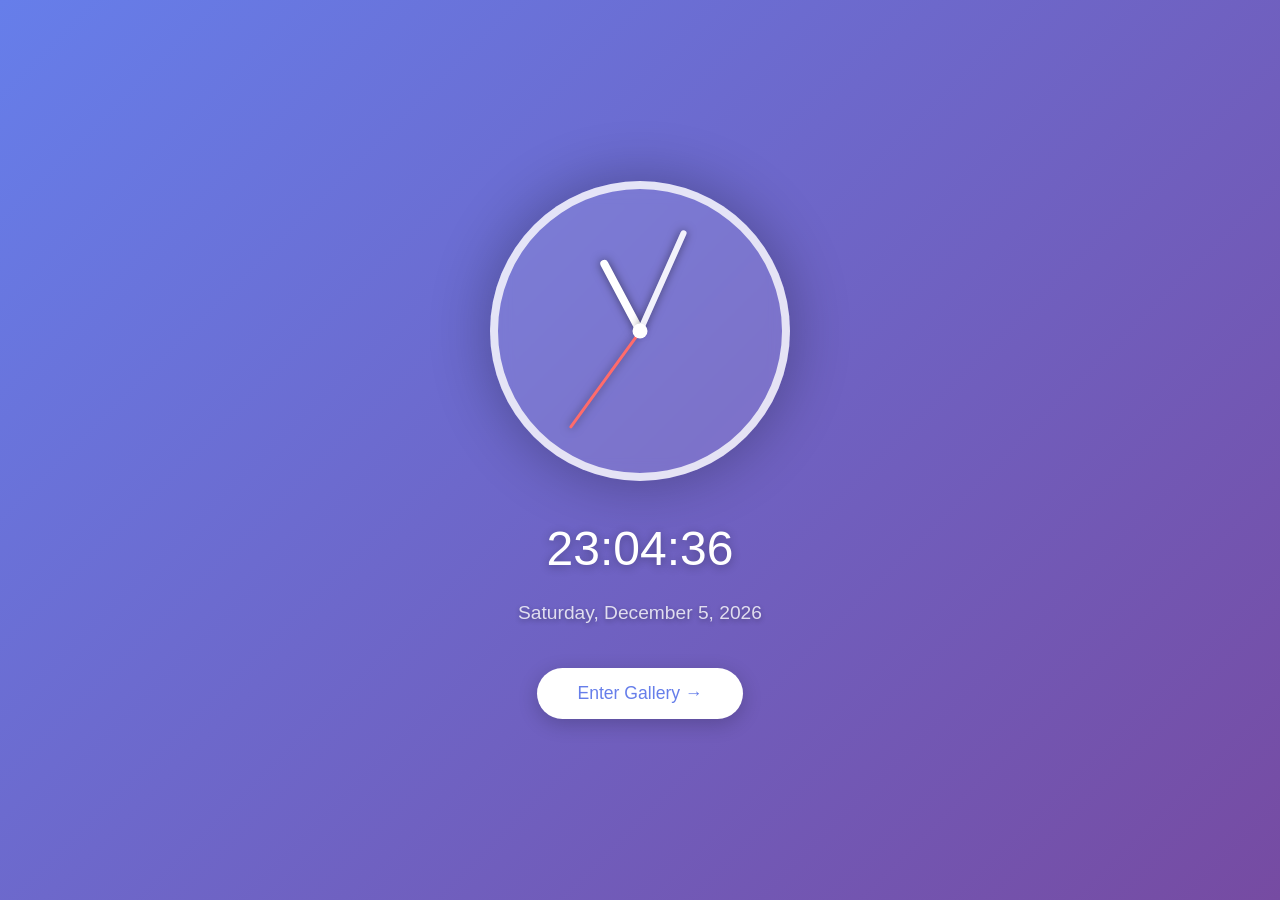
==== index.html @ 623a0bdb "add: gallery gen command Fix: Gallery serve port used error Fix: remove /index.html from .gitignore" ====
<!DOCTYPE html>
<html lang="en">
<head>
    <meta charset="UTF-8">
    <meta name="viewport" content="width=device-width, initial-scale=1.0">
    <title>Project Gallery</title>
    <style>
        :root {
    --bg-primary: #0d1117;
    --bg-secondary: #161b22;
    --bg-tertiary: #21262d;
    --text-primary: #c9d1d9;
    --text-secondary: #8b949e;
    --accent: #58a6ff;
    --accent-hover: #79c0ff;
    --border: #30363d;
    --success: #3fb950;
    --danger: #f85149;
    --shadow: rgba(0, 0, 0, 0.3);
}

[data-theme="light"] {
    --bg-primary: #ffffff;
    --bg-secondary: #f6f8fa;
    --bg-tertiary: #eaeef2;
    --text-primary: #24292f;
    --text-secondary: #57606a;
    --accent: #0969da;
    --accent-hover: #0550ae;
    --border: #d0d7de;
    --shadow: rgba(0, 0, 0, 0.1);
}

[data-theme="oled"] {
    --bg-primary: #000000;
    --bg-secondary: #0a0a0a;
    --bg-tertiary: #141414;
    --text-primary: #e0e0e0;
    --text-secondary: #a0a0a0;
    --accent: #1b571b;
    --accent-hover: #3a773a;
    --border: #1a1a1a;
    --shadow: rgba(0, 255, 0, 0.1);
}

* {
    margin: 0;
    padding: 0;
    box-sizing: border-box;
}

body {
    font-family: -apple-system, BlinkMacSystemFont, 'Segoe UI', 'Noto Sans', Helvetica, Arial, sans-serif;
    background: var(--bg-primary);
    color: var(--text-primary);
    line-height: 1.6;
    transition: background 0.3s, color 0.3s;
}

/* Clock Overlay */
.clock-overlay {
    position: fixed;
    top: 0;
    left: 0;
    width: 100vw;
    height: 100vh;
    background: linear-gradient(135deg, #667eea 0%, #764ba2 100%);
    display: flex;
    flex-direction: column;
    justify-content: center;
    align-items: center;
    z-index: 10000;
    animation: fadeIn 0.5s;
}

.clock-overlay.hidden {
    display: none;
}

.clock-container {
    text-align: center;
}

.clock {
    width: 300px;
    height: 300px;
    border: 8px solid rgba(255, 255, 255, 0.8);
    border-radius: 50%;
    position: relative;
    background: rgba(255, 255, 255, 0.1);
    backdrop-filter: blur(10px);
    box-shadow: 0 0 60px rgba(0, 0, 0, 0.3);
    margin: 0 auto 30px;
}

.center-dot {
    width: 15px;
    height: 15px;
    background: white;
    border-radius: 50%;
    position: absolute;
    top: 50%;
    left: 50%;
    transform: translate(-50%, -50%);
    z-index: 10;
}

.hand {
    position: absolute;
    background: white;
    transform-origin: bottom center;
    border-radius: 10px;
    box-shadow: 0 0 10px rgba(0, 0, 0, 0.5);
}

.hour-hand {
    width: 8px;
    height: 80px;
    bottom: 50%;
    left: 50%;
    margin-left: -4px;
}

.minute-hand {
    width: 6px;
    height: 110px;
    bottom: 50%;
    left: 50%;
    margin-left: -3px;
    background: rgba(255, 255, 255, 0.9);
}

.second-hand {
    width: 3px;
    height: 120px;
    bottom: 50%;
    left: 50%;
    margin-left: -1.5px;
    background: #ff6b6b;
}

.digital-time {
    font-size: 3rem;
    font-weight: 300;
    color: white;
    margin-bottom: 10px;
    text-shadow: 0 2px 10px rgba(0, 0, 0, 0.3);
}

.date-display {
    font-size: 1.2rem;
    color: rgba(255, 255, 255, 0.8);
    text-shadow: 0 2px 5px rgba(0, 0, 0, 0.3);
}

.close-clock {
    margin-top: 40px;
    padding: 15px 40px;
    font-size: 1.1rem;
    background: white;
    color: #667eea;
    border: none;
    border-radius: 50px;
    cursor: pointer;
    transition: all 0.3s;
    box-shadow: 0 5px 20px rgba(0, 0, 0, 0.2);
}

.close-clock:hover {
    transform: translateY(-2px);
    box-shadow: 0 7px 25px rgba(0, 0, 0, 0.3);
}

/* Gallery Container */
.gallery-container {
    max-width: 1400px;
    margin: 0 auto;
    padding: 20px;
}

/* Header */
.header {
    background: var(--bg-secondary);
    border-radius: 12px;
    padding: 30px;
    margin-bottom: 20px;
    border: 1px solid var(--border);
}

.header-content {
    display: flex;
    justify-content: space-between;
    align-items: center;
    flex-wrap: wrap;
    gap: 20px;
}

.title {
    font-size: 2.5rem;
    font-weight: 600;
    background: linear-gradient(135deg, var(--accent), var(--accent-hover));
    -webkit-background-clip: text;
    -webkit-text-fill-color: transparent;
    background-clip: text;
}

.header-controls {
    display: flex;
    gap: 10px;
}

/* Toolbar */
.toolbar {
    background: var(--bg-secondary);
    border-radius: 12px;
    padding: 20px;
    margin-bottom: 20px;
    display: flex;
    gap: 15px;
    flex-wrap: wrap;
    align-items: center;
    border: 1px solid var(--border);
}

.search-box {
    flex: 1;
    min-width: 200px;
}

.search-box input {
    width: 100%;
    padding: 10px 15px;
    background: var(--bg-tertiary);
    border: 1px solid var(--border);
    border-radius: 8px;
    color: var(--text-primary);
    font-size: 14px;
}

.search-box input:focus {
    outline: none;
    border-color: var(--accent);
}

.view-controls, .filter-controls {
    display: flex;
    gap: 5px;
}

.view-btn, .btn {
    padding: 10px 15px;
    background: var(--bg-tertiary);
    border: 1px solid var(--border);
    border-radius: 8px;
    color: var(--text-primary);
    cursor: pointer;
    transition: all 0.3s;
    font-size: 16px;
}

.view-btn:hover, .btn:hover {
    background: var(--accent);
    color: white;
    border-color: var(--accent);
}

.view-btn.active {
    background: var(--accent);
    color: white;
    border-color: var(--accent);
}

select {
    padding: 10px 15px;
    background: var(--bg-tertiary);
    border: 1px solid var(--border);
    border-radius: 8px;
    color: var(--text-primary);
    cursor: pointer;
    font-size: 14px;
}

/* Panel */
.panel {
    background: var(--bg-secondary);
    border-radius: 12px;
    padding: 20px;
    margin-bottom: 20px;
    border: 1px solid var(--border);
}

.panel h3 {
    margin-bottom: 15px;
    color: var(--accent);
}

.storage-controls {
    display: flex;
    gap: 10px;
    margin-bottom: 15px;
    flex-wrap: wrap;
}

.btn-danger {
    background: var(--danger);
    border-color: var(--danger);
    color: white;
}

.btn-danger:hover {
    opacity: 0.8;
}

.btn-success {
    background: var(--success);
    border-color: var(--success);
    color: white;
}

.btn-success:hover {
    opacity: 0.8;
}

.storage-modal {
    background: var(--bg-secondary);
    border-radius: 12px;
    padding: 30px;
    max-width: 800px;
    width: 90vw;
    max-height: 80vh;
    overflow-y: auto;
    border: 1px solid var(--border);
}

.storage-modal h3 {
    margin-bottom: 20px;
    color: var(--accent);
}

.project-info-modal {
    background: var(--bg-secondary);
    border-radius: 12px;
    padding: 40px;
    max-width: 700px;
    width: 90vw;
    max-height: 80vh;
    overflow-y: auto;
    border: 1px solid var(--border);
}

.project-info-modal h3 {
    margin-bottom: 20px;
    color: var(--accent);
    font-size: 1.5rem;
}

.project-info-description {
    color: var(--text-primary);
    font-size: 1rem;
    line-height: 1.6;
    margin-bottom: 20px;
}

.project-info-details {
    padding: 15px;
    background: var(--bg-tertiary);
    border-radius: 8px;
    border: 1px solid var(--border);
}

.project-info-details p {
    margin: 8px 0;
    color: var(--text-secondary);
    font-size: 0.95rem;
}

.project-info-details strong {
    color: var(--text-primary);
    margin-right: 8px;
}

#storageContent {
    width: 100%;
    background: var(--bg-tertiary);
    padding: 15px;
    border-radius: 8px;
    border: 1px solid var(--border);
    color: var(--text-primary);
    font-family: 'Consolas', 'Monaco', 'Courier New', monospace;
    font-size: 13px;
    min-height: 300px;
    resize: vertical;
    margin-top: 15px;
}

#storageContent:focus {
    outline: none;
    border-color: var(--accent);
}

/* Projects Grid */
.projects-grid {
    display: grid;
    grid-template-columns: repeat(auto-fill, minmax(300px, 1fr));
    gap: 20px;
}

.projects-list {
    display: flex;
    flex-direction: column;
    gap: 15px;
}

.projects-compact {
    display: flex;
    flex-direction: column;
    gap: 5px;
}

/* Project Card */
.project-card {
    background: var(--bg-secondary);
    border-radius: 12px;
    overflow: hidden;
    border: 1px solid var(--border);
    transition: all 0.3s;
    cursor: pointer;
    display: flex;
    flex-direction: column;
}

.project-card:hover {
    transform: translateY(-5px);
    box-shadow: 0 10px 30px var(--shadow);
    border-color: var(--accent);
}

/* Grid View - Image on top, content below */
.project-card.grid-view {
    padding: 0;
}

.project-card.grid-view .project-slideshow {
    width: 100%;
    height: 200px;
    position: relative;
    overflow: hidden;
    background: var(--bg-tertiary);
}

.project-card.grid-view .project-slideshow img {
    width: 100%;
    height: 100%;
    object-fit: cover;
}

.project-card.grid-view .project-content {
    padding: 15px;
}

.project-card.grid-view .project-bottom {
    display: flex;
    gap: 12px;
    margin-bottom: 12px;
}

.project-card.grid-view .project-mini-icon {
    width: 50px;
    height: 50px;
    border-radius: 6px;
    object-fit: cover;
    flex-shrink: 0;
    background: var(--bg-tertiary);
}

.project-card.grid-view .project-short-desc {
    flex: 1;
    font-size: 0.85rem;
    color: var(--text-secondary);
    line-height: 1.3;
}

/* List View - Horizontal with long description */
.project-card.list-view {
    flex-direction: row;
    padding: 15px;
    gap: 15px;
}

.project-card.list-view .project-slideshow {
    width: 35%;
    min-width: 250px;
    height: 180px;
    flex-shrink: 0;
    position: relative;
    overflow: hidden;
    background: var(--bg-tertiary);
    border-radius: 8px;
}

.project-card.list-view .project-slideshow img {
    width: 100%;
    height: 100%;
    object-fit: cover;
}

.project-card.list-view .project-content {
    flex: 1;
    display: flex;
    flex-direction: column;
}

/* Compact View - Small icon, info button */
.project-card.compact-view {
    flex-direction: row;
    padding: 8px 12px;
    align-items: center;
    gap: 12px;
    justify-content: space-between;
}

.project-card.compact-view .project-compact-icon {
    width: 40px;
    height: 40px;
    flex-shrink: 0;
    border-radius: 6px;
    object-fit: cover;
    background: var(--bg-tertiary);
}

.project-card.compact-view .project-content {
    flex: 1;
    display: flex;
    align-items: center;
    gap: 12px;
    min-width: 0;
}

.project-card.compact-view .project-info-btn {
    width: 28px;
    height: 28px;
    border-radius: 50%;
    background: var(--accent);
    color: white;
    border: none;
    cursor: pointer;
    font-size: 16px;
    font-weight: bold;
    display: flex;
    align-items: center;
    justify-content: center;
    position: relative;
    flex-shrink: 0;
    z-index: 10;
    box-shadow: 0 2px 8px rgba(0, 0, 0, 0.3);
}

.project-card.compact-view .project-info-btn:hover {
    background: var(--accent-hover);
}

/* Slideshow container shared styles */
.project-slideshow {
    position: relative;
}

.project-slideshow img {
    position: absolute;
    top: 0;
    left: 0;
    transition: opacity 0.5s ease-in-out;
}

.project-slideshow img.active {
    opacity: 1;
    z-index: 1;
}

.project-slideshow img.inactive {
    opacity: 0;
    z-index: 0;
}

.project-title {
    font-size: 1.2rem;
    font-weight: 600;
    margin-bottom: 8px;
    color: var(--text-primary);
}

.project-description {
    color: var(--text-secondary);
    font-size: 0.9rem;
    line-height: 1.4;
    margin-bottom: 10px;
}

.project-description.long {
    font-size: 0.85rem;
    line-height: 1.5;
}

.project-tags {
    display: flex;
    gap: 8px;
    flex-wrap: wrap;
    margin-bottom: 12px;
}

.tag {
    padding: 4px 10px;
    background: var(--accent);
    color: white;
    border-radius: 20px;
    font-size: 0.75rem;
    font-weight: 500;
}

.project-meta {
    display: flex;
    justify-content: space-between;
    align-items: center;
    font-size: 0.8rem;
    color: var(--text-secondary);
}

.project-meta span {
    margin: 0 4px;
}

.project-card.compact-view .project-meta {
    margin: 0;
}

.project-card.compact-view .project-title {
    margin: 0;
    font-size: 0.95rem;
}

.project-actions {
    display: flex;
    gap: 10px;
}

.action-btn {
    flex: 1;
    padding: 8px;
    background: var(--accent);
    color: white;
    border: none;
    border-radius: 6px;
    cursor: pointer;
    transition: all 0.3s;
    font-size: 0.9rem;
}

.action-btn:hover {
    background: var(--accent-hover);
}

.action-btn.secondary {
    background: var(--bg-tertiary);
    color: var(--text-primary);
}

.action-btn.secondary:hover {
    background: var(--border);
}

/* List View */
.project-card.list-view {
    display: flex;
    flex-direction: row;
    padding: 15px;
}

.project-card.list-view .project-header {
    width: 100%;
}

/* Compact View */
.project-card.compact-view {
    padding: 10px 15px;
    display: flex;
    justify-content: space-between;
    align-items: center;
}

.project-card.compact-view .project-icon-container {
    width: 60px;
    height: 60px;
}

.project-card.compact-view .project-header {
    margin-bottom: 0;
}

.project-card.compact-view .project-description,
.project-card.compact-view .project-tags,
.project-card.compact-view .project-actions {
    display: none;
}

.project-card.compact-view .project-info {
    flex-direction: row;
    align-items: center;
    gap: 15px;
}

.project-card.compact-view .project-title {
    margin: 0;
    font-size: 1rem;
}

.project-card.compact-view .project-meta {
    margin: 0;
}

/* Modal */
.modal {
    display: none;
    position: fixed;
    top: 0;
    left: 0;
    width: 100vw;
    height: 100vh;
    background: rgba(0, 0, 0, 0.8);
    z-index: 9999;
    justify-content: center;
    align-items: center;
}

.modal.active {
    display: flex;
}

.modal-content {
    position: relative;
}

.close-btn {
    position: absolute;
    top: 10px;
    right: 10px;
    background: var(--accent);
    color: white;
    border: none;
    width: 40px;
    height: 40px;
    border-radius: 50%;
    cursor: pointer;
    font-size: 1.5rem;
    transition: all 0.3s;
    z-index: 10;
}

.close-btn:hover {
    background: var(--accent-hover);
    transform: rotate(90deg);
}

/* Animations */
@keyframes fadeIn {
    from { opacity: 0; }
    to { opacity: 1; }
}

/* Responsive */
@media (max-width: 768px) {
    .projects-grid {
        grid-template-columns: 1fr;
    }

    .title {
        font-size: 1.8rem;
    }

    .toolbar {
        flex-direction: column;
        align-items: stretch;
    }

    .project-card.list-view {
        flex-direction: column;
    }

    .project-card.list-view .project-slideshow {
        width: 100%;
        height: 200px;
    }

    .project-info-tooltip {
        right: auto;
        left: 0;
        width: 250px;
    }
}

    </style>
</head>
<body data-theme="dark">
    <!-- Clock Preview Overlay -->
    <div id="clockOverlay" class="clock-overlay">
        <div class="clock-container">
            <div class="clock">
                <div class="hand hour-hand"></div>
                <div class="hand minute-hand"></div>
                <div class="hand second-hand"></div>
                <div class="center-dot"></div>
            </div>
            <div class="digital-time" id="digitalTime"></div>
            <div class="date-display" id="dateDisplay"></div>
        </div>
        <button class="close-clock" onclick="closeClock()">Enter Gallery →</button>
    </div>

    <!-- Main Gallery -->
    <div class="gallery-container">
        <!-- Header -->
        <header class="header">
            <div class="header-content">
                <h1 class="title">🎨 Project Gallery</h1>
                <div class="header-controls">
                    <button class="btn" onclick="showClock()" title="Show Clock">🕐</button>
                    <button class="btn" onclick="toggleGithubStats()" title="GitHub Stats">📊</button>
                    <button class="btn" onclick="toggleStorageManager()" title="Storage Manager">💾</button>
                    <button class="btn" onclick="toggleTheme()" title="Toggle Theme" id="themeBtn">🌓</button>
                </div>
            </div>
        </header>

        <!-- Toolbar -->
        <div class="toolbar">
            <div class="search-box">
                <input type="text" id="searchInput" placeholder="Search projects..." oninput="filterProjects()">
            </div>
            <div class="view-controls">
                <button class="view-btn active" data-view="grid" onclick="setView('grid')" title="Grid View">⊞</button>
                <button class="view-btn" data-view="list" onclick="setView('list')" title="List View">☰</button>
                <button class="view-btn" data-view="compact" onclick="setView('compact')" title="Compact View">≡</button>
            </div>
            <div class="filter-controls">
                <select id="tagFilter" onchange="filterProjects()">
                    <option value="">All Tags</option>
                </select>
                <select id="sortBy" onchange="sortProjects()">
                    <option value="date-desc">Newest First</option>
                    <option value="date-asc">Oldest First</option>
                    <option value="name-asc">Name A-Z</option>
                    <option value="name-desc">Name Z-A</option>
                </select>
            </div>
        </div>

        <!-- GitHub Stats Panel -->
        <div id="githubStats" class="panel" style="display: none;">
            <h3>📊 GitHub Statistics</h3>
            <div id="githubStatsContent">Loading...</div>
        </div>

        <!-- Storage Manager Modal -->
        <div id="storageManagerModal" class="modal" onclick="closeStorageManager()">
            <div class="modal-content storage-modal" onclick="event.stopPropagation()">
                <button class="close-btn" onclick="closeStorageManager()">✕</button>
                <h3>💾 Storage Manager</h3>
                <div class="storage-controls">
                    <button class="btn" onclick="viewStorage('localStorage')">View LocalStorage</button>
                    <button class="btn" onclick="viewStorage('sessionStorage')">View SessionStorage</button>
                    <button class="btn btn-success" onclick="saveStorage()">Save Changes</button>
                    <button class="btn btn-danger" onclick="flushStorage('localStorage')">Clear LocalStorage</button>
                    <button class="btn btn-danger" onclick="flushStorage('sessionStorage')">Clear SessionStorage</button>
                </div>
                <textarea id="storageContent" placeholder="Select a storage to view/edit..."></textarea>
            </div>
        </div>

        <!-- Project Info Modal -->
        <div id="projectInfoModal" class="modal" onclick="closeProjectInfo()">
            <div class="modal-content project-info-modal" onclick="event.stopPropagation()">
                <button class="close-btn" onclick="closeProjectInfo()">✕</button>
                <h3 id="projectInfoTitle">Project Info</h3>
                <div id="projectInfoContent" class="project-info-content"></div>
            </div>
        </div>

        <!-- Projects Grid -->
        <div id="projectsContainer" class="projects-grid">
            <!-- Projects will be inserted here by JavaScript -->
        </div>
    </div>

    <script>
        // Projects data
        const projects = [
  {
    "icon_file_name": "main.png",
    "images": [
      "main.png",
      "3.png",
      "1.png"
    ],
    "description_long": "Pnas naosn oadx naodnxo nnosdnn ianofdncf ondcn onsocn zodcn onzodnc ozndo nzd.",
    "desciption_short": "Simple calculator App with ai 123123",
    "title": "AI Calculator 123123",
    "github_url": "None",
    "tags": [
      "AI",
      "Utils"
    ],
    "date_published": "2023-05-10",
    "version": "0.22+test",
    "id": "086c30a2-ea31-11f0-92ed-9822efcaeacd",
    "project_path": "project_2",
    "images_full_paths": [
      "projects/project_2/.project_info/images/main.png",
      "projects/project_2/.project_info/images/3.png",
      "projects/project_2/.project_info/images/1.png"
    ],
    "icon_path": "projects/project_2/.project_info/images/main.png"
  }
];
        
        // Gallery Application JavaScript
// projects array is populated by injected data
let filteredProjects = [];
let currentView = 'grid';

// Initialize
document.addEventListener('DOMContentLoaded', function() {
    loadProjects();
    setupEventListeners();
    loadTheme();
    loadViewPreference();
    
    // Update analog clock if visible
    const clockOverlay = document.getElementById('clockOverlay');
    if (clockOverlay && !clockOverlay.classList.contains('hidden')) {
        setInterval(updateAnalogClock, 1000);
    }
});

function setupEventListeners() {
    document.getElementById('searchInput').addEventListener('input', filterProjects);
    document.getElementById('tagFilter').addEventListener('change', filterProjects);
    document.getElementById('sortBy').addEventListener('change', sortProjects);
}

// Theme Management
function setTheme(theme) {
    document.documentElement.setAttribute('data-theme', theme);
    localStorage.setItem('gallery-theme', theme);
}

function toggleTheme() {
    const currentTheme = document.documentElement.getAttribute('data-theme') || 'dark';
    const themes = ['dark', 'light', 'oled'];
    const currentIndex = themes.indexOf(currentTheme);
    const nextTheme = themes[(currentIndex + 1) % themes.length];
    setTheme(nextTheme);
}

function loadTheme() {
    const savedTheme = localStorage.getItem('gallery-theme') || 'dark';
    setTheme(savedTheme);
}

// Storage Manager
function toggleStorageManager() {
    const modal = document.getElementById('storageManagerModal');
    const isVisible = modal.style.display === 'flex';
    
    if (isVisible) {
        modal.style.display = 'none';
    } else {
        viewStorage('localStorage');
        modal.style.display = 'flex';
    }
}

function closeStorageManager() {
    document.getElementById('storageManagerModal').style.display = 'none';
}

function viewStorage(type) {
    const data = {};
    const storage = type === 'localStorage' ? localStorage : sessionStorage;
    
    Object.keys(storage).forEach(key => {
        data[key] = storage.getItem(key);
    });
    
    document.getElementById('storageContent').value = JSON.stringify(data, null, 2);
}

function flushStorage(type) {
    if (confirm(`Are you sure you want to clear ${type}?`)) {
        if (type === 'localStorage') {
            localStorage.clear();
        } else {
            sessionStorage.clear();
        }
        viewStorage(type);
        alert(`${type} cleared!`);
    }
}

function saveStorage() {
    try {
        const content = JSON.parse(document.getElementById('storageContent').value);
        
        // Determine which storage to update based on current view
        // For simplicity, we'll update localStorage
        localStorage.clear();
        Object.entries(content).forEach(([key, value]) => {
            localStorage.setItem(key, value);
        });
        
        alert('Storage updated successfully!');
        loadTheme();
        loadViewPreference();
    } catch (e) {
        alert('Invalid JSON format: ' + e.message);
    }
}

function showClock() {
    const clockOverlay = document.getElementById('clockOverlay');
    if (clockOverlay) {
        clockOverlay.classList.remove('hidden');
        updateAnalogClock();
    }
}

function closeClock() {
    const clockOverlay = document.getElementById('clockOverlay');
    if (clockOverlay) {
        clockOverlay.classList.add('hidden');
    }
}

function updateAnalogClock() {
    const now = new Date();
    const hours = now.getHours() % 12;
    const minutes = now.getMinutes();
    const seconds = now.getSeconds();
    
    const hourHand = document.querySelector('.hour-hand');
    const minuteHand = document.querySelector('.minute-hand');
    const secondHand = document.querySelector('.second-hand');
    
    if (hourHand) hourHand.style.transform = `rotate(${hours * 30 + minutes * 0.5}deg)`;
    if (minuteHand) minuteHand.style.transform = `rotate(${minutes * 6}deg)`;
    if (secondHand) secondHand.style.transform = `rotate(${seconds * 6}deg)`;
    
    const digitalTime = document.getElementById('digitalTime');
    const dateDisplay = document.getElementById('dateDisplay');
    
    if (digitalTime) {
        digitalTime.textContent = now.toLocaleTimeString('en-US', { hour12: false });
    }
    if (dateDisplay) {
        dateDisplay.textContent = now.toLocaleDateString('en-US', { 
            weekday: 'long', 
            year: 'numeric', 
            month: 'long', 
            day: 'numeric' 
        });
    }
}

// View Management
function loadViewPreference() {
    const savedView = localStorage.getItem('gallery-view') || 'grid';
    setView(savedView);
}

function setView(view) {
    currentView = view;
    localStorage.setItem('gallery-view', view);
    
    document.querySelectorAll('.view-btn').forEach(btn => {
        btn.classList.remove('active');
    });
    document.querySelector(`[onclick="setView('${view}')"]`).classList.add('active');
    
    const container = document.getElementById('projectsContainer');
    container.className = `projects-${view}`;
    
    renderProjects();
}

// Filter and Sort Functions
function populateFilters() {
    const tagFilter = document.getElementById('tagFilter');
    const allTags = new Set();
    
    projects.forEach(p => {
        p.tags.forEach(tag => allTags.add(tag));
    });
    
    Array.from(allTags).sort().forEach(tag => {
        const option = document.createElement('option');
        option.value = tag;
        option.textContent = tag;
        tagFilter.appendChild(option);
    });
}

function filterProjects() {
    const searchTerm = document.getElementById('searchInput').value.toLowerCase();
    const selectedTag = document.getElementById('tagFilter').value;
    
    filteredProjects = projects.filter(project => {
        const matchesSearch = !searchTerm || 
            project.title.toLowerCase().includes(searchTerm) ||
            project.desciption_short.toLowerCase().includes(searchTerm) ||
            project.description_long.toLowerCase().includes(searchTerm);
        
        const matchesTag = !selectedTag || project.tags.includes(selectedTag);
        
        return matchesSearch && matchesTag;
    });
    
    sortProjects();
}

function sortProjects() {
    const sortBy = document.getElementById('sortBy').value;
    
    filteredProjects.sort((a, b) => {
        switch(sortBy) {
            case 'date-desc':
                return new Date(b.date_published) - new Date(a.date_published);
            case 'date-asc':
                return new Date(a.date_published) - new Date(b.date_published);
            case 'name-asc':
                return a.title.localeCompare(b.title);
            case 'name-desc':
                return b.title.localeCompare(a.title);
            default:
                return 0;
        }
    });
    
    renderProjects();
}

// Render Functions
function renderProjects() {
    const container = document.getElementById('projectsContainer');
    container.innerHTML = '';
    
    if (filteredProjects.length === 0) {
        container.innerHTML = '<p style="grid-column: 1/-1; text-align: center; padding: 40px; color: var(--text-secondary);">No projects found</p>';
        return;
    }
    
    filteredProjects.forEach(project => {
        const card = createProjectCard(project);
        container.appendChild(card);
    });
}

function createProjectCard(project) {
    const card = document.createElement('div');
    card.className = `project-card ${currentView}-view`;
    card.dataset.projectId = project.id;
    
    const fallbackSVG = 'data:image/svg+xml,%3Csvg xmlns="http://www.w3.org/2000/svg" width="300" height="200"%3E%3Crect fill="%23333" width="300" height="200"/%3E%3Ctext fill="%23fff" x="50%25" y="50%25" text-anchor="middle" dy=".3em" font-family="sans-serif" font-size="20"%3ENo Image%3C/text%3E%3C/svg%3E';
    
    // Get all images for slideshow
    const images = project.images_full_paths && project.images_full_paths.length > 0 
        ? project.images_full_paths 
        : [project.icon_path || fallbackSVG];
    
    // Create slideshow HTML
    let slideshowHTML = '<div class="project-slideshow">';
    images.forEach((img, index) => {
        slideshowHTML += `<img src="${img}" alt="${project.title}" class="${index === 0 ? 'active' : 'inactive'}" onerror="this.src='${fallbackSVG}'">`;
    });
    slideshowHTML += '</div>';
    
    // Build card HTML based on view mode
    if (currentView === 'grid') {
        card.innerHTML = `
            ${slideshowHTML}
            <div class="project-content">
                <h3 class="project-title">${project.title}</h3>
                <div class="project-bottom">
                    <img src="${project.icon_path || images[0]}" class="project-mini-icon" alt="icon" onerror="this.src='${fallbackSVG}'">
                    <div class="project-short-desc">${project.desciption_short}</div>
                </div>
                <div class="project-tags">
                    ${project.tags.map(tag => `<span class="tag">${tag}</span>`).join('')}
                </div>
                <div class="project-meta">
                    <span>📅 ${new Date(project.date_published).toLocaleDateString()}</span>
                    <span>v${project.version}</span>
                </div>
                <div class="project-actions">
                    <button class="action-btn" onclick="openProject('${project.project_path}', event)">Open Project</button>
                </div>
            </div>
        `;
    } else if (currentView === 'list') {
        card.innerHTML = `
            ${slideshowHTML}
            <div class="project-content">
                <h3 class="project-title">${project.title}</h3>
                <p class="project-description long">${project.description_long}</p>
                <div class="project-tags">
                    ${project.tags.map(tag => `<span class="tag">${tag}</span>`).join('')}
                </div>
                <div class="project-meta">
                    <span>📅 ${new Date(project.date_published).toLocaleDateString()}</span>
                    <span>v${project.version}</span>
                </div>
                <div class="project-actions">
                    <button class="action-btn" onclick="openProject('${project.project_path}', event)">Open Project</button>
                </div>
            </div>
        `;
    } else { // compact
        const iconHTML = `<img src="${project.icon_path || fallbackSVG}" class="project-compact-icon" alt="icon" onerror="this.src='${fallbackSVG}'">`;
        card.innerHTML = `
            ${iconHTML}
            <div class="project-content">
                <h3 class="project-title">${project.title}</h3>
                <div class="project-meta">
                    <span>📅 ${new Date(project.date_published).toLocaleDateString()}</span>
                </div>
            </div>
            <button class="project-info-btn" data-project-id="${project.id}">
                ℹ
            </button>
        `;
        
        // Add event listener for info button
        const infoBtn = card.querySelector('.project-info-btn');
        infoBtn.addEventListener('click', (e) => {
            e.stopPropagation();
            showProjectInfo(project);
        });
        
        card.onclick = (e) => {
            if (!e.target.closest('.project-info-btn')) {
                openProject(project.project_path, e);
            }
        };
    }
    
    // Setup auto-playing slideshow on card hover (not just icon)
    if (images.length > 1 && currentView !== 'compact') {
        let currentIndex = 0;
        let intervalId = null;
        
        card.addEventListener('mouseenter', () => {
            intervalId = setInterval(() => {
                const slideshowEl = card.querySelector('.project-slideshow');
                if (!slideshowEl) return;
                const slideImages = slideshowEl.querySelectorAll('img');
                
                slideImages[currentIndex].classList.remove('active');
                slideImages[currentIndex].classList.add('inactive');
                
                currentIndex = (currentIndex + 1) % images.length;
                
                slideImages[currentIndex].classList.remove('inactive');
                slideImages[currentIndex].classList.add('active');
            }, 1500);
        });
        
        card.addEventListener('mouseleave', () => {
            if (intervalId) {
                clearInterval(intervalId);
                intervalId = null;
            }
            // Reset to first image
            const slideshowEl = card.querySelector('.project-slideshow');
            if (!slideshowEl) return;
            const slideImages = slideshowEl.querySelectorAll('img');
            slideImages.forEach((img, index) => {
                if (index === 0) {
                    img.classList.add('active');
                    img.classList.remove('inactive');
                } else {
                    img.classList.remove('active');
                    img.classList.add('inactive');
                }
            });
            currentIndex = 0;
        });
    }
    
    return card;
}

function openProject(path, event) {
    if (event) event.stopPropagation();
    window.location.href = `projects/${path}/index.html`;
}

// Project Info Modal
function showProjectInfo(project) {
    const modal = document.getElementById('projectInfoModal');
    const title = document.getElementById('projectInfoTitle');
    const content = document.getElementById('projectInfoContent');
    
    title.textContent = project.title;
    content.innerHTML = `
        <p class="project-info-description">${project.description_long}</p>
        <div class="project-info-details">
            <p><strong>Version:</strong> ${project.version}</p>
            <p><strong>Published:</strong> ${new Date(project.date_published).toLocaleDateString()}</p>
            <p><strong>Tags:</strong> ${project.tags.join(', ')}</p>
        </div>
    `;
    
    modal.style.display = 'flex';
}

function closeProjectInfo() {
    document.getElementById('projectInfoModal').style.display = 'none';
}

// GitHub Stats
function toggleGithubStats() {
    const panel = document.getElementById('githubStats');
    const isVisible = panel.style.display !== 'none';
    panel.style.display = isVisible ? 'none' : 'block';
    
    if (!isVisible) {
        loadGithubStats();
    }
}

function loadGithubStats() {
    // Placeholder for GitHub API integration
    document.getElementById('githubStats').innerHTML = `
        <h3>GitHub Stats</h3>
        <p style="color: var(--text-secondary);">Connect to GitHub API to see repository statistics.</p>
        <p style="color: var(--text-secondary); font-size: 0.85rem;">Configure API token in settings to enable this feature.</p>
    `;
}

// Load Projects - Will be replaced with actual data
function loadProjects() {
    // PROJECTS_DATA_PLACEHOLDER
    filteredProjects = projects;
    populateFilters();
    renderProjects();
}

    </script>
</body>
</html>
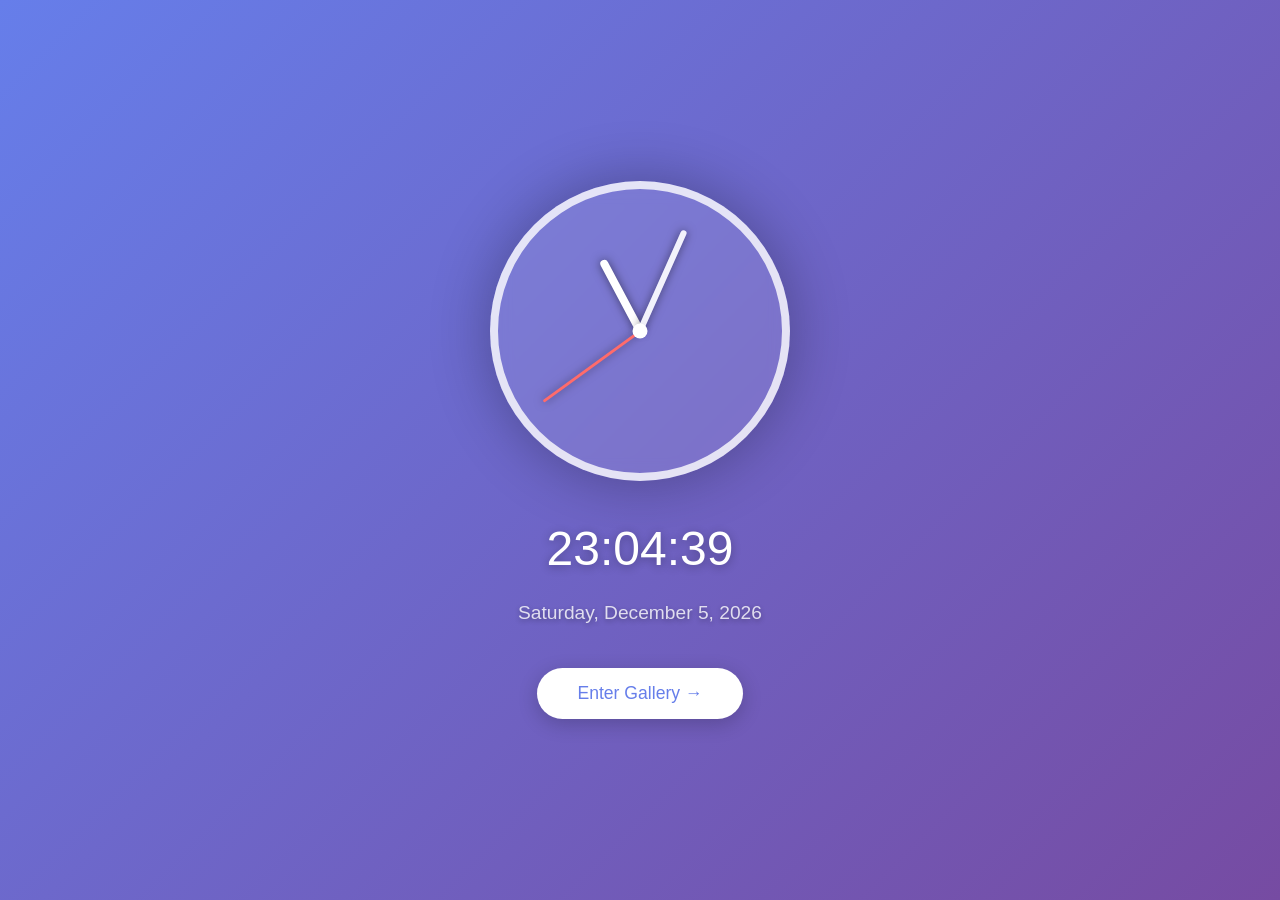
==== commit 44a3f4f1: "Fix: image onerror " bug fix: disable jekyll" ====
--- a/index.html
+++ b/index.html
@@ -1166,7 +1166,7 @@
     card.className = `project-card ${currentView}-view`;
     card.dataset.projectId = project.id;
     
-    const fallbackSVG = 'data:image/svg+xml,%3Csvg xmlns="http://www.w3.org/2000/svg" width="300" height="200"%3E%3Crect fill="%23333" width="300" height="200"/%3E%3Ctext fill="%23fff" x="50%25" y="50%25" text-anchor="middle" dy=".3em" font-family="sans-serif" font-size="20"%3ENo Image%3C/text%3E%3C/svg%3E';
+    const fallbackSVG = 'data:image/svg+xml,%3Csvg xmlns=%22http://www.w3.org/2000/svg%22 width=%22300%22 height=%22200%22%3E%3Crect fill=%22%23333%22 width=%22300%22 height=%22200%22/%3E%3Ctext fill=%22%23fff%22 x=%2250%25%22 y=%2250%25%22 text-anchor=%22middle%22 dy=%22.3em%22 font-family=%22sans-serif%22 font-size=%2220%22%3ENo Image%3C/text%3E%3C/svg%3E';
     
     // Get all images for slideshow
     const images = project.images_full_paths && project.images_full_paths.length > 0 
